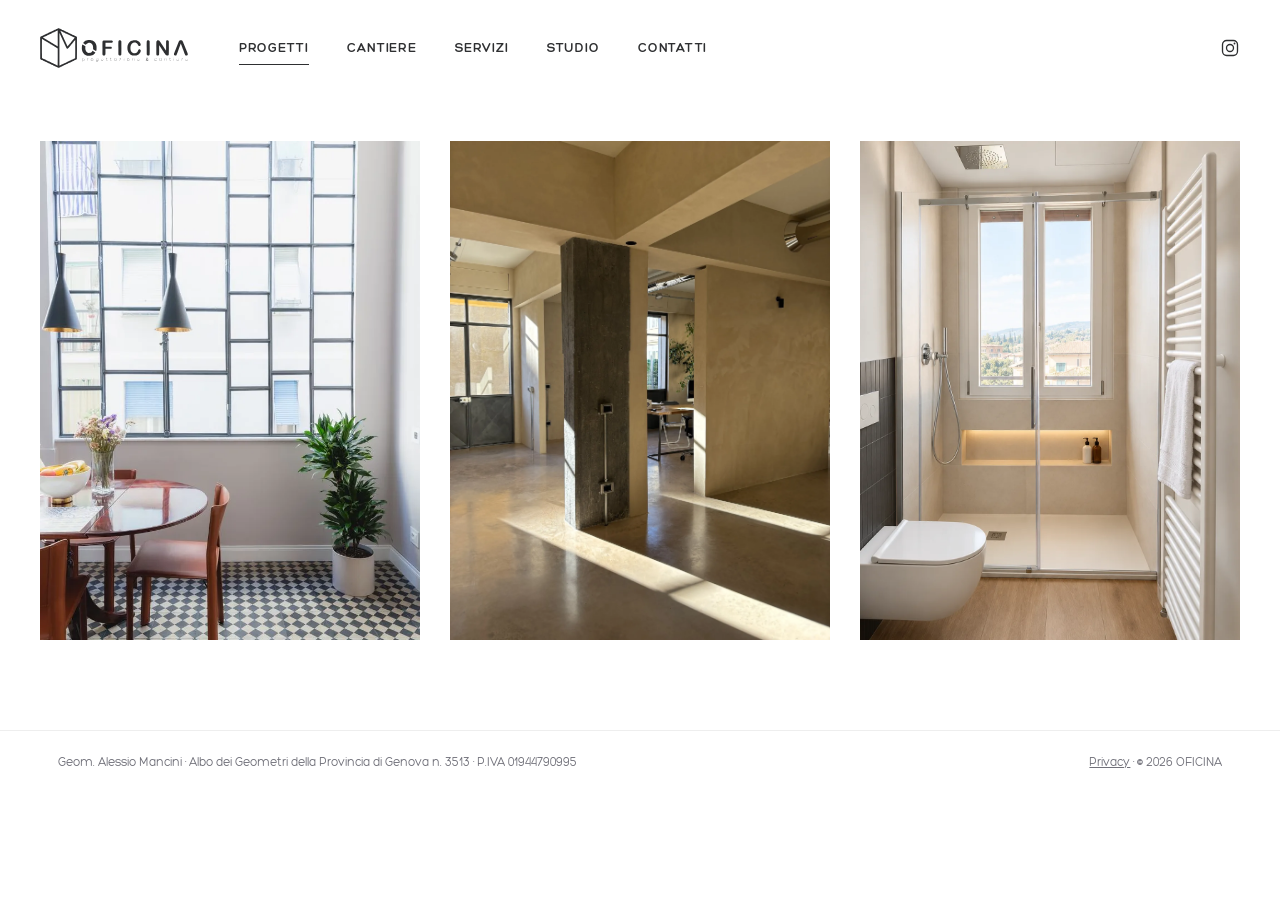
==== index.html @ 3742c337 "Sito OFICINA: index.html" ====
<!doctype html>
<html lang="it">
<head>
<meta charset="utf-8">
<meta name="viewport" content="width=device-width, initial-scale=1">
<title>OFICINA &mdash; progettazione &amp; cantiere</title>
<meta name="description" content="OFICINA, progettazione e cantiere: ristrutturazioni di case e appartamenti in Liguria. Progetto, computo, direzione lavori, contabilità di cantiere.">
<link rel="canonical" href="https://oficinaprogettazione.it/">
<meta property="og:type" content="website">
<meta property="og:locale" content="it_IT">
<meta property="og:site_name" content="OFICINA">
<meta property="og:title" content="OFICINA &mdash; progettazione &amp; cantiere">
<meta property="og:description" content="OFICINA, progettazione e cantiere: ristrutturazioni di case e appartamenti in Liguria. Progetto, computo, direzione lavori, contabilità di cantiere.">
<meta property="og:url" content="https://oficinaprogettazione.it/">
<meta property="og:image" content="https://oficinaprogettazione.it/assets/img/og.jpg">
<meta name="twitter:card" content="summary_large_image">
<meta name="theme-color" content="#FFFFFF">
<link rel="icon" href="/favicon.ico" sizes="48x48">
<link rel="icon" href="assets/img/favicon.svg" type="image/svg+xml">
<link rel="icon" href="assets/img/favicon-192.png" sizes="192x192" type="image/png">
<link rel="apple-touch-icon" href="assets/img/apple-touch-icon.png">
<link rel="preload" href="assets/font/Hero-Regular.woff2" as="font" type="font/woff2" crossorigin>
<link rel="stylesheet" href="assets/style.css">
<script type="application/ld+json">
{"@context":"https://schema.org","@graph":[
{"@type":"WebSite","name":"OFICINA","alternateName":"OFICINA progettazione & cantiere","url":"https://oficinaprogettazione.it/"},
{"@type":"ProfessionalService","name":"OFICINA progettazione & cantiere","url":"https://oficinaprogettazione.it/","image":"https://oficinaprogettazione.it/assets/img/og.jpg","logo":"https://oficinaprogettazione.it/assets/img/favicon-192.png","email":"oficina.progettazione@gmail.com","telephone":"+393299872642","address":{"@type":"PostalAddress","streetAddress":"Corso Buenos Aires 145","postalCode":"16033","addressLocality":"Lavagna","addressRegion":"GE","addressCountry":"IT"},"areaServed":"Liguria","sameAs":["https://www.instagram.com/_.oficina._/"]}
]}
</script>
</head>
<body>
<header class="top">
  <a class="brand" href="./" aria-label="OFICINA, pagina iniziale"><img src="assets/img/logo.svg" alt="OFICINA progettazione &amp; cantiere" width="186" height="50"></a>
  <nav class="nav" id="nav">
    <a href="./" aria-current="page">Progetti</a>
    <a href="cantiere.html">Cantiere</a>
    <a href="servizi.html">Servizi</a>
    <a href="studio.html">Studio</a>
    <a href="contatti.html">Contatti</a>
  </nav>
  <a class="ig" href="https://www.instagram.com/_.oficina._/" rel="noopener" aria-label="Instagram"><svg viewBox="0 0 24 24" aria-hidden="true"><rect x="3" y="3" width="18" height="18" rx="5" fill="none" stroke="currentColor" stroke-width="1.6"/><circle cx="12" cy="12" r="4.2" fill="none" stroke="currentColor" stroke-width="1.6"/><circle cx="17.4" cy="6.6" r="1.1" fill="currentColor"/></svg></a>
</header>
<main class="project">
<h1 class="sr-only">OFICINA progettazione e cantiere: progetti</h1>
<div class="cards home-grid"><a class="card" href="lavori/appartamento-storico.html"><img src="assets/img/casa-dopo-pranzo.webp" width="683" height="1024" alt="Appartamento storico" decoding="async">
  <div class="card-txt"><h3>Appartamento storico</h3><span>Vedi progetto &rsaquo;</span></div></a><a class="card" href="lavori/ufficio-e-officina.html"><img src="assets/img/studio-hr-sala.webp" width="1650" height="2200" alt="Ufficio e officina" decoding="async">
  <div class="card-txt"><h3>Ufficio e officina</h3><span>Vedi progetto &rsaquo;</span></div></a><a class="card" href="lavori/appartamento-rinnovato.html"><img src="assets/img/app-dopo-bagno.webp" width="1122" height="1402" alt="Appartamento" decoding="async">
  <div class="card-txt"><h3>Appartamento</h3><span>Vedi progetto &rsaquo;</span></div></a></div>
</main>
<footer class="foot">
  <span>Geom. Alessio Mancini &middot; Albo dei Geometri della Provincia di Genova n. 3513 &middot; P.IVA 01944790995</span>
  <span><a href="privacy.html">Privacy</a> &middot; &copy; 2026 OFICINA</span>
</footer>
<script src="assets/site.js" defer></script>
</body>
</html>
---- assets/style.css ----
@font-face{font-family:Hero;src:url(font/Hero-Light.woff2) format("woff2");font-weight:300;font-display:swap}
@font-face{font-family:Hero;src:url(font/Hero-Regular.woff2) format("woff2");font-weight:400;font-display:swap}
@font-face{font-family:Hero;src:url(font/Hero-Bold.woff2) format("woff2");font-weight:700;font-display:swap}

/* OFICINA: antracite, beige carta, bianco. Impostazione: sezioni a schermo intero, foto grandi, pochi testi. */
:root{
  --ink:#2E2F31;
  --paper:#EBE5E0;
  --white:#FFFFFF;
  --grey:#71717A;
  --line:#D8D2C9;
  --side:clamp(16px,4.5vw,64px);
}
*,*::before,*::after{box-sizing:border-box}
html{-webkit-text-size-adjust:100%}
body{margin:0;background:var(--white);color:var(--ink);font-family:Hero,"Helvetica Neue",Arial,sans-serif;font-weight:400;font-size:16px;line-height:1.65;-webkit-font-smoothing:antialiased}
img{display:block;max-width:100%;height:auto}
a{color:inherit}
p{margin:0 0 1em}
.muted{color:var(--grey)}
.h-big{font-weight:700;font-size:clamp(34px,4.6vw,60px);line-height:1.05;letter-spacing:-.01em;margin:0}
.h-huge{font-weight:700;font-size:clamp(44px,7vw,96px);line-height:1;letter-spacing:-.015em;margin:0}
.h-mid{font-weight:700;font-size:20px;line-height:1.3;margin:0 0 12px}
.h-bold{font-weight:700;font-size:26px;margin:0}
.more{font-weight:700;text-decoration:none;border-bottom:1px solid currentColor;padding-bottom:2px}

/* testata */
.top{position:fixed;inset:0 0 auto 0;z-index:30;height:96px;display:flex;align-items:center;gap:clamp(24px,4vw,56px);padding:0 var(--side);transition:background .3s,color .3s,height .3s}
.top.solid{background:rgba(255,255,255,.96);height:76px}
.brand img{height:40px;width:auto;transition:filter .3s}
.nav{display:flex;gap:clamp(20px,3vw,48px)}
.nav a{text-decoration:none;font-weight:700;font-size:13px;letter-spacing:.06em;text-transform:uppercase;padding:6px 0;border-bottom:1px solid transparent}
.nav a:hover,.nav a[aria-current]{border-color:currentColor}
.ig{margin-left:auto;display:flex}
.ig svg,.ig-inline svg{width:20px;height:20px}
.top.light{color:var(--white)}
.top.light .brand img{filter:brightness(0) invert(1)}
.menu-btn{display:none;background:none;border:0;padding:10px;cursor:pointer;color:inherit}
.menu-btn span{display:block;width:22px;height:1.5px;background:currentColor;margin:5px 0}
@media (max-width:860px){
  .top{height:auto;flex-wrap:wrap;row-gap:0;padding-top:14px;padding-bottom:10px;background:rgba(255,255,255,.96);color:var(--ink)!important}
  .top.solid{height:auto}
  .top .brand img{filter:none!important;height:30px}
  .ig{margin-left:auto}
  .nav{order:3;width:100%;gap:clamp(18px,5.5vw,40px);justify-content:flex-start;margin-top:10px}
  .nav a{font-size:12px;letter-spacing:.08em;padding:6px 0}
  .project{padding-top:108px}
}
@media (max-width:360px){.nav a{font-size:11px;letter-spacing:.04em}}

/* puntini a destra (solo home) */
.dots{position:fixed;right:clamp(14px,2.4vw,32px);top:50%;transform:translateY(-50%);z-index:25;display:flex;flex-direction:column;gap:14px}
.dots a{width:10px;height:10px;border-radius:50%;background:rgba(150,150,150,.55);transition:background .2s,transform .2s}
.dots a.on{background:var(--ink);transform:scale(1.15)}
.dots.light a{background:rgba(255,255,255,.5)}
.dots.light a.on{background:var(--white)}
@media (max-width:860px){.dots{display:none}}

/* sezioni a schermo intero, una alla volta */
@media (min-width:861px) and (min-height:600px){
  .screen{height:100vh}
}
.screen{position:relative;overflow:hidden}

/* 1. copertina: logo che si disegna + foto a destra */
.cover{display:grid;grid-template-columns:3fr 1fr;background:var(--paper)}
.cover-logo{display:flex;align-items:center;justify-content:center;padding:96px var(--side) 40px}
.cover-logo img{width:min(440px,70vw)}
.cover-photo{background-size:cover;background-position:center}
.draw{clip-path:inset(0 100% 0 0)}
.draw.go{animation:draw 2.6s cubic-bezier(.55,0,.25,1) .2s forwards}
@keyframes draw{to{clip-path:inset(0 0 0 0)}}
@media (prefers-reduced-motion:reduce){.draw{clip-path:none}.draw.go{animation:none}}
@media (max-width:860px){.cover{grid-template-columns:1fr;height:100svh;grid-template-rows:1fr 34svh}}

/* 2. lo studio: testo a sinistra, foto a destra */
.about{display:flex;align-items:center}
.about-in{width:100%;max-width:1160px;margin:0 auto;padding:110px var(--side) 40px;display:grid;grid-template-columns:7fr 5fr;gap:clamp(28px,5vw,72px);align-items:center}
.about-txt{font-size:17px;max-width:32em}
.about-img{margin:0}
.about-img img{max-height:72vh;width:auto;margin-left:auto}
.about-in.page{padding-top:0;padding-bottom:clamp(48px,7vw,96px)}
@media (max-width:860px){.about-in{grid-template-columns:1fr;padding-top:64px}.about-img img{max-height:none;width:100%}}

/* 3 e 5. presentazioni scure a tutto schermo */
.slider{background:#1d1e20}
.slide{position:absolute;inset:0 10px;background-size:cover;background-position:center;opacity:0;transition:opacity 1.1s ease;display:flex;align-items:center}
.slide::before{content:"";position:absolute;inset:0;background:linear-gradient(90deg,rgba(20,20,22,.78) 0%,rgba(20,20,22,.45) 45%,rgba(20,20,22,.12) 100%)}
.slide.on{opacity:1;z-index:1}
.slide-txt{position:relative;color:var(--white);padding:0 clamp(56px,11vw,150px);max-width:900px}
.slide-txt p{font-size:17px;max-width:24em}
.slide-txt .h-big small{font-weight:300;font-size:.55em;letter-spacing:0;white-space:nowrap}
.kicker{font-size:22px;font-weight:300;letter-spacing:.02em;margin-bottom:6px}
.btn-white{display:inline-block;margin-top:28px;background:var(--white);color:var(--ink);text-decoration:none;font-weight:700;font-size:14px;letter-spacing:.08em;text-transform:uppercase;padding:18px 44px}
.btn-white:hover{background:var(--paper)}
.arr{position:absolute;top:50%;transform:translateY(-50%);z-index:3;background:none;border:0;color:var(--white);font:300 64px/1 Hero,sans-serif;cursor:pointer;padding:10px 18px}
.arr.prev{left:20px}.arr.next{right:clamp(40px,5vw,70px)}
@media (max-width:860px){.slider{height:78svh}.slide-txt{padding:0 56px}.arr{font-size:44px}.arr.prev{left:2px}.arr.next{right:2px}}

/* 4. servizi */
.services{display:flex;align-items:center}
.services-in{width:100%;max-width:1160px;margin:0 auto;padding:110px var(--side) 40px}
.serv{display:grid;grid-template-columns:1fr 1fr;gap:clamp(28px,4vw,48px) clamp(32px,6vw,96px);margin-top:clamp(36px,6vh,72px)}
.serv p{margin:0;color:var(--grey);max-width:30em}
.serv.page{max-width:1160px;margin:0 auto clamp(48px,7vw,96px);padding:0 var(--side)}
@media (max-width:700px){.serv{grid-template-columns:1fr}}

/* 6. contatti */
.contacts{display:flex;align-items:center}
.contact{width:100%;max-width:1160px;margin:0 auto;padding:110px var(--side) 60px;display:grid;grid-template-columns:1fr 2fr;gap:clamp(32px,6vw,96px)}
.contacts.page .contact{padding-top:clamp(24px,4vw,48px)}
.info .cube{width:40px;margin-bottom:22px}
.info dl{margin:28px 0 0}
.info dt{font-weight:700;font-size:12px;letter-spacing:.08em;text-transform:uppercase;margin-top:16px}
.info dd{margin:2px 0 0}
.info a{text-decoration:none}
.wa{display:inline-flex;align-items:center;gap:8px}.wa svg{width:16px;height:16px}
.ig-inline{display:inline-flex;margin-top:24px}
form .row{display:grid;grid-template-columns:1fr 1fr;gap:0 20px}
.field{display:block;margin-bottom:16px}
.field span{display:block;font-weight:700;font-size:14px;margin-bottom:6px}
.field input,.field textarea{width:100%;font:inherit;font-size:16px;color:var(--ink);background:var(--white);border:1px solid #CFCFCF;padding:11px 12px;border-radius:0;-webkit-appearance:none;appearance:none}
.field textarea{min-height:110px;resize:vertical}
.field input:focus,.field textarea:focus{outline:2px solid var(--ink);outline-offset:-1px}
.check{display:flex;gap:10px;align-items:flex-start;font-size:14px;color:var(--grey);margin:4px 0 18px}
.check input{margin-top:4px;accent-color:var(--ink);width:16px;height:16px}
.btn{font:inherit;font-weight:700;font-size:14px;letter-spacing:.08em;text-transform:uppercase;background:var(--ink);color:var(--white);border:0;padding:16px 44px;cursor:pointer}
.btn:hover{background:#000}
.hp{position:absolute;left:-9999px}
@media (max-width:860px){.contact{grid-template-columns:1fr;padding-top:64px}form .row{grid-template-columns:1fr}}

/* pagine interne */
.project{padding-top:96px}
.p-title{padding:clamp(60px,12vh,140px) var(--side) clamp(36px,6vh,64px)}
.p-title .muted{margin:10px 0 0}
.p-hero{margin:0 10px}
.p-hero img{width:100%;max-height:88vh;object-fit:cover;object-position:center 60%}
.p-grid{columns:2;column-gap:30px;padding:30px clamp(16px,3.5vw,44px) 0}
.p-grid figure{margin:0 0 30px;break-inside:avoid}
.p-pairs{display:grid;grid-template-columns:1fr 1fr;gap:30px;padding:30px clamp(16px,3.5vw,44px) 0;align-items:end}
.p-pairs figure{margin:0}
.p-pairs .lbl{margin:0 0 -14px;font-weight:700;font-size:12px;letter-spacing:.1em;text-transform:uppercase}
.p-next{display:flex;justify-content:space-between;gap:20px;padding:clamp(40px,7vw,90px) var(--side)}
.p-next a{font-weight:700;text-decoration:none;border-bottom:1px solid currentColor}
button[data-zoom]{all:unset;cursor:zoom-in;display:block;width:100%}
button[data-zoom]:focus-visible{outline:2px solid var(--ink);outline-offset:3px}
@media (max-width:600px){.p-grid{columns:1}.p-pairs{gap:10px}}
.pcards{display:grid;grid-template-columns:repeat(3,1fr);gap:30px;padding:0 clamp(16px,3.5vw,44px) 80px}
.pcard{position:relative;display:block;overflow:hidden;text-decoration:none}
.pcard img{width:100%;aspect-ratio:4/5;object-fit:cover;transition:transform .6s ease}
.pcard span{position:absolute;inset:auto 0 0 0;padding:18px 20px;color:var(--white);font-weight:700;font-size:20px;background:linear-gradient(0deg,rgba(0,0,0,.45),transparent);opacity:0;transition:opacity .3s}
.pcard:hover img{transform:scale(1.03)}
.pcard:hover span,.pcard:focus-visible span{opacity:1}
@media (max-width:860px){.pcards{grid-template-columns:1fr 1fr}.pcard span{opacity:1}}
@media (max-width:520px){.pcards{grid-template-columns:1fr}}
.doc{max-width:760px;padding:0 var(--side) 80px}
.doc h2{font-size:15px;font-weight:700;margin:32px 0 8px}

/* piede */
.foot{display:flex;justify-content:space-between;flex-wrap:wrap;gap:8px 24px;padding:22px var(--side);font-size:12px;color:var(--grey);border-top:1px solid #EEE}

/* galleria a schermo intero */
.lb{position:fixed;inset:0;background:var(--white);z-index:50;display:none;align-items:center;justify-content:center;padding:50px 16px}
.lb.open{display:flex}
.lb img{max-width:100%;max-height:100%;object-fit:contain}
.lb button{position:absolute;background:none;border:0;font:300 34px/1 Hero,sans-serif;color:var(--ink);cursor:pointer;padding:10px 16px}
.lb .x{top:8px;right:8px}.lb .pv{left:4px;top:50%;transform:translateY(-50%)}.lb .nx{right:4px;top:50%;transform:translateY(-50%)}

/* studio in home: due foto affiancate, senza testi */
.duo{display:grid;grid-template-columns:1fr 1fr;gap:10px;padding:96px 10px 10px}
.duo-img{display:flex;align-items:flex-end;justify-content:flex-end;padding:28px;background-size:cover;background-position:center;text-decoration:none}
.duo .btn-white{margin:0}
@media (max-width:860px){.duo{height:auto;grid-template-columns:1fr;padding-top:10px}.duo-img{height:70svh}}
.serv.page .h-big{margin-bottom:8px}
.kicker{text-transform:none}

/* home = pagina progetti: titolo grande e griglia a tre colonne */
.g-title{padding:clamp(80px,24vh,232px) clamp(16px,3.4vw,40px) clamp(40px,8vh,80px)}
.g-title .h-big{font-size:clamp(40px,5.8vw,70px)}
.cards{display:grid;grid-template-columns:repeat(3,1fr);gap:30px;padding:0 clamp(16px,3.4vw,40px) 90px}
.card{position:relative;display:block;text-decoration:none;color:var(--ink)}
.card img{width:100%;aspect-ratio:350/460;object-fit:cover;transition:opacity .45s ease}
.card-txt{position:absolute;inset:0;display:flex;flex-direction:column;justify-content:flex-start;padding:24px 4px;opacity:0;transition:opacity .45s ease}
.card-txt h3{font-weight:700;font-size:22px;margin:0 0 8px}
.card-txt span{font-weight:700;font-size:15px}
.card:hover img,.card:focus-visible img{opacity:0}
.card:hover .card-txt,.card:focus-visible .card-txt{opacity:1}
@media (hover:none){.card img{opacity:1!important}.card-txt{position:static;opacity:1;padding:12px 0 0}}
@media (max-width:860px){.cards{grid-template-columns:1fr 1fr}}
@media (max-width:520px){.cards{grid-template-columns:1fr}}
.top{background:var(--white)}
.sr-only{position:absolute;width:1px;height:1px;overflow:hidden;clip:rect(0 0 0 0);white-space:nowrap}
.home-grid{padding-top:clamp(24px,5vh,56px)}
.top{padding:0 clamp(16px,3.4vw,40px)}
/* cantiere: documenti */
.docs{display:grid;grid-template-columns:repeat(3,1fr);gap:clamp(24px,3vw,44px) 30px;padding:0 var(--side)}
.docs figure{margin:0}
.docs button{all:unset;cursor:zoom-in;display:block}
.docs img{display:block;width:100%;height:auto;aspect-ratio:1242/1756;object-fit:cover;object-position:top;border:1px solid #e6e6e6;box-shadow:0 10px 30px -18px rgba(0,0,0,.35);transition:transform .3s}
.docs button:hover img{transform:translateY(-3px)}
.docs figcaption{margin-top:12px;font-size:13px;letter-spacing:.06em;text-transform:uppercase;color:#777}
.serv-list{margin:clamp(56px,9vh,110px) 0 0;padding:0 var(--side)}
.serv-list ul{list-style:none;margin:18px 0 0;padding:0;columns:2;column-gap:30px}
.serv-list li{padding:12px 0;border-top:1px solid #e6e6e6;break-inside:avoid}
.docs-note{margin:40px 0 60px;padding:0 var(--side);font-size:13px}
@media(max-width:860px){.docs{grid-template-columns:repeat(2,1fr)}}
@media(max-width:520px){.docs{grid-template-columns:1fr}.serv-list ul{columns:1}}
.p-grid{padding-bottom:clamp(40px,8vh,90px)}
/* cantiere: documenti come fogli sul tavolo */
.stacks{display:grid;grid-template-columns:repeat(2,1fr);gap:clamp(24px,3vw,40px) 30px;padding:0 var(--side)}
.stack{margin:0}
.desk{position:relative;aspect-ratio:1/1;background:var(--paper);overflow:hidden}
.desk .pg{all:unset;position:absolute;left:50%;top:50%;width:47%;cursor:zoom-in;transform:translate(-50%,-50%);transition:transform 1.1s cubic-bezier(.2,.75,.2,1)}
.desk .pg img{display:block;width:100%;height:auto;box-shadow:0 1px 2px rgba(40,30,20,.12),0 22px 40px -18px rgba(40,30,20,.45)}
.desk .pg:nth-child(2){transition-delay:.08s}.desk .pg:nth-child(3){transition-delay:.16s}
.desk.in.n3 .pg:nth-child(1){transform:translate(-96%,-47%) rotate(-7deg)}
.desk.in.n3 .pg:nth-child(2){transform:translate(-6%,-53%) rotate(6deg)}
.desk.in.n3 .pg:nth-child(3){transform:translate(-50%,-48%) rotate(-1.5deg)}
.desk.in.n2 .pg:nth-child(1){transform:translate(-78%,-49%) rotate(-5deg)}
.desk.in.n2 .pg:nth-child(2){transform:translate(-26%,-51%) rotate(3deg)}
@media(hover:hover){
 .desk .pg{transition-duration:1.1s,.5s}
 .stack:hover .desk.in.n3 .pg:nth-child(1){transform:translate(-108%,-46%) rotate(-9deg)}
 .stack:hover .desk.in.n3 .pg:nth-child(2){transform:translate(6%,-54%) rotate(8deg)}
 .stack:hover .desk.in.n3 .pg:nth-child(3){transform:translate(-50%,-50%) rotate(0deg) scale(1.03)}
 .stack:hover .desk.in.n2 .pg:nth-child(1){transform:translate(-88%,-48%) rotate(-7deg)}
 .stack:hover .desk.in.n2 .pg:nth-child(2){transform:translate(-18%,-52%) rotate(2deg) scale(1.03)}
}
.stack figcaption{margin-top:14px;font-size:13px;letter-spacing:.06em;text-transform:uppercase;color:#777}
@media(prefers-reduced-motion:reduce){.desk .pg{transition:none}}
@media(max-width:760px){.stacks{grid-template-columns:1fr}.desk .pg{width:50%}}

@media (max-width:860px){.top{padding-top:14px;padding-bottom:10px}}
/* servizi */
.serv-cols{display:grid;grid-template-columns:repeat(3,1fr);gap:clamp(32px,4vw,60px) 30px;padding:0 var(--side) clamp(60px,10vh,120px)}
.serv-cols ul{list-style:none;margin:18px 0 0;padding:0}
.serv-cols li{padding:13px 0;border-top:1px solid #e6e6e6}
.serv-cols li:last-child{border-bottom:1px solid #e6e6e6}
@media(max-width:860px){.serv-cols{grid-template-columns:1fr}}
@media(max-width:430px){.nav{gap:14px}.nav a{font-size:11px;letter-spacing:.05em}}
/* persone */
.people{padding:clamp(60px,10vh,120px) var(--side) clamp(60px,10vh,120px)}
.people-grid{display:grid;grid-template-columns:repeat(3,1fr);gap:clamp(32px,4vw,56px) 30px;margin-top:clamp(24px,4vh,44px)}
.person{margin:0}
.person img:not(.ph-empty img),.ph-empty{display:block;width:100%;aspect-ratio:4/5;object-fit:cover}
.ph-empty{background:var(--paper);display:flex;align-items:center;justify-content:center}
.ph-empty img{opacity:.35;width:40px}
.person h3{margin:18px 0 2px}
.person .role{margin:0 0 10px;font-size:13px;letter-spacing:.06em;text-transform:uppercase;color:#777}
.person p{margin:0;max-width:34ch}
@media(max-width:860px){.people-grid{grid-template-columns:1fr 1fr}}
@media(max-width:520px){.people-grid{grid-template-columns:1fr}}
/* servizi a righe alterne foto / testo */
.srows{padding:0 var(--side) clamp(60px,10vh,120px);display:flex;flex-direction:column;gap:clamp(56px,10vh,120px)}
.srow{display:grid;grid-template-columns:1fr 1fr;gap:clamp(32px,6vw,96px);align-items:center}
.srow:nth-child(even) .srow-img{order:2}
.srow-img{margin:0}
.srow-img button{all:unset;cursor:zoom-in;display:block}
.srow-img img{display:block;width:100%;aspect-ratio:4/5;object-fit:cover}
.srow-txt{max-width:460px}
.srow-txt .num{display:block;font-size:13px;letter-spacing:.12em;color:#999;margin-bottom:10px}
.srow-txt h2{margin:0 0 22px}
.srow-txt ul{list-style:none;margin:0;padding:0}
.srow-txt li{padding:13px 0;border-top:1px solid #e6e6e6}
.srow-txt li:last-child{border-bottom:1px solid #e6e6e6}
@media(max-width:860px){.srow{grid-template-columns:1fr;gap:24px}.srow:nth-child(even) .srow-img{order:0}.srow-img img{aspect-ratio:4/3}}
/* servizi: sempre foto a sinistra e testo accanto, righe separate */
.srows{gap:0}
.srow{align-items:start;padding:clamp(36px,6vh,64px) 0;border-top:1px solid var(--line)}
.srow:first-child{border-top:0;padding-top:0}
.srow:nth-child(even) .srow-img{order:0}
.srow{grid-template-columns:5fr 6fr}
.srow-img img{aspect-ratio:4/3}
@media(max-width:860px){.srow{grid-template-columns:1fr}}
.lead-person{display:grid;grid-template-columns:5fr 6fr;gap:clamp(32px,6vw,96px);align-items:start;margin-top:clamp(24px,4vh,44px)}
.lead-txt{max-width:540px}
.lead-txt h3{margin:0 0 2px}
.lead-txt p{margin:0 0 14px}
.lead-txt .role{margin-bottom:22px}
.people-grid{margin-top:clamp(56px,9vh,100px)}
@media(max-width:860px){.lead-person{grid-template-columns:1fr;gap:24px}}
.lead-txt .role{font-size:13px;letter-spacing:.06em;text-transform:uppercase;color:#777}
.lead-person .person img{display:block;width:100%;aspect-ratio:4/5;object-fit:cover}
.p-lead{max-width:56ch;margin-top:14px!important;line-height:1.6}
.stacks{padding-bottom:clamp(60px,10vh,120px)}
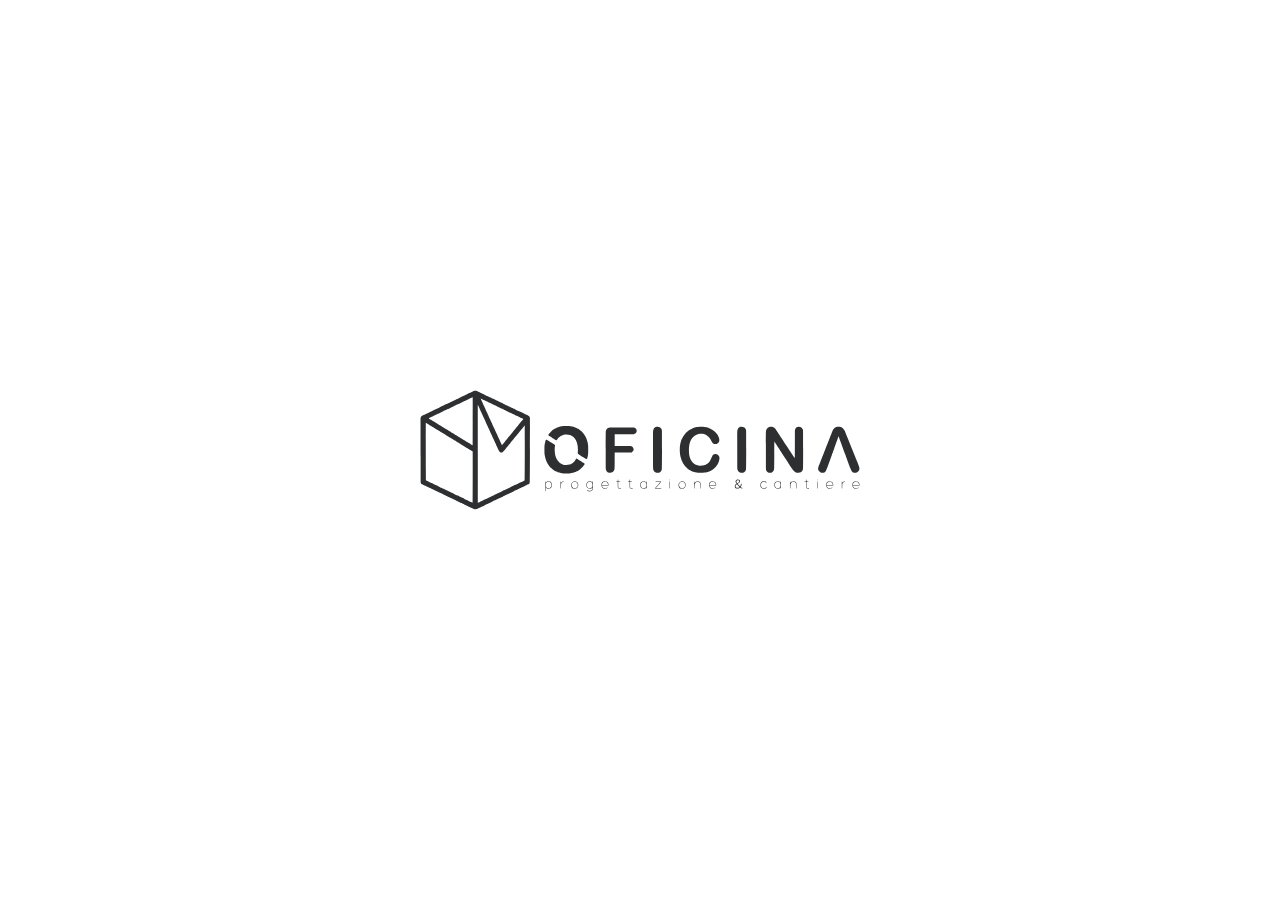
==== commit bd5ef164: "Aggiorna index.html" ====
--- a/index.html
+++ b/index.html
@@ -27,6 +27,7 @@
 {"@type":"ProfessionalService","name":"OFICINA progettazione & cantiere","url":"https://oficinaprogettazione.it/","image":"https://oficinaprogettazione.it/assets/img/og.jpg","logo":"https://oficinaprogettazione.it/assets/img/favicon-192.png","email":"oficina.progettazione@gmail.com","telephone":"+393299872642","address":{"@type":"PostalAddress","streetAddress":"Corso Buenos Aires 145","postalCode":"16033","addressLocality":"Lavagna","addressRegion":"GE","addressCountry":"IT"},"areaServed":"Liguria","sameAs":["https://www.instagram.com/_.oficina._/"]}
 ]}
 </script>
+<script>try{if(sessionStorage.getItem('oi'))document.documentElement.classList.add('ni');sessionStorage.setItem('oi','1')}catch(e){}</script>
 </head>
 <body>
 <header class="top">
@@ -40,7 +41,7 @@
   </nav>
   <a class="ig" href="https://www.instagram.com/_.oficina._/" rel="noopener" aria-label="Instagram"><svg viewBox="0 0 24 24" aria-hidden="true"><rect x="3" y="3" width="18" height="18" rx="5" fill="none" stroke="currentColor" stroke-width="1.6"/><circle cx="12" cy="12" r="4.2" fill="none" stroke="currentColor" stroke-width="1.6"/><circle cx="17.4" cy="6.6" r="1.1" fill="currentColor"/></svg></a>
 </header>
-<main class="project">
+<div class="intro" id="intro" aria-hidden="true"><img class="draw" src="assets/img/logo.svg" alt="" width="420" height="113"></div><main class="project">
 <h1 class="sr-only">OFICINA progettazione e cantiere: progetti</h1>
 <div class="cards home-grid"><a class="card" href="lavori/appartamento-storico.html"><img src="assets/img/casa-dopo-pranzo.webp" width="683" height="1024" alt="Appartamento storico" decoding="async">
   <div class="card-txt"><h3>Appartamento storico</h3><span>Vedi progetto &rsaquo;</span></div></a><a class="card" href="lavori/ufficio-e-officina.html"><img src="assets/img/studio-hr-sala.webp" width="1650" height="2200" alt="Ufficio e officina" decoding="async">
--- a/assets/style.css
+++ b/assets/style.css
@@ -283,3 +283,8 @@
 .lead-person .person img{display:block;width:100%;aspect-ratio:4/5;object-fit:cover}
 .p-lead{max-width:56ch;margin-top:14px!important;line-height:1.6}
 .stacks{padding-bottom:clamp(60px,10vh,120px)}
+/* apertura: logo che si disegna, poi la griglia */
+.intro{position:fixed;inset:0;z-index:100;background:var(--white);display:flex;align-items:center;justify-content:center;transition:opacity .9s ease,visibility .9s;cursor:pointer}
+.intro img{width:min(440px,70vw);height:auto}
+.intro.out{opacity:0;visibility:hidden}
+.ni .intro{display:none}
